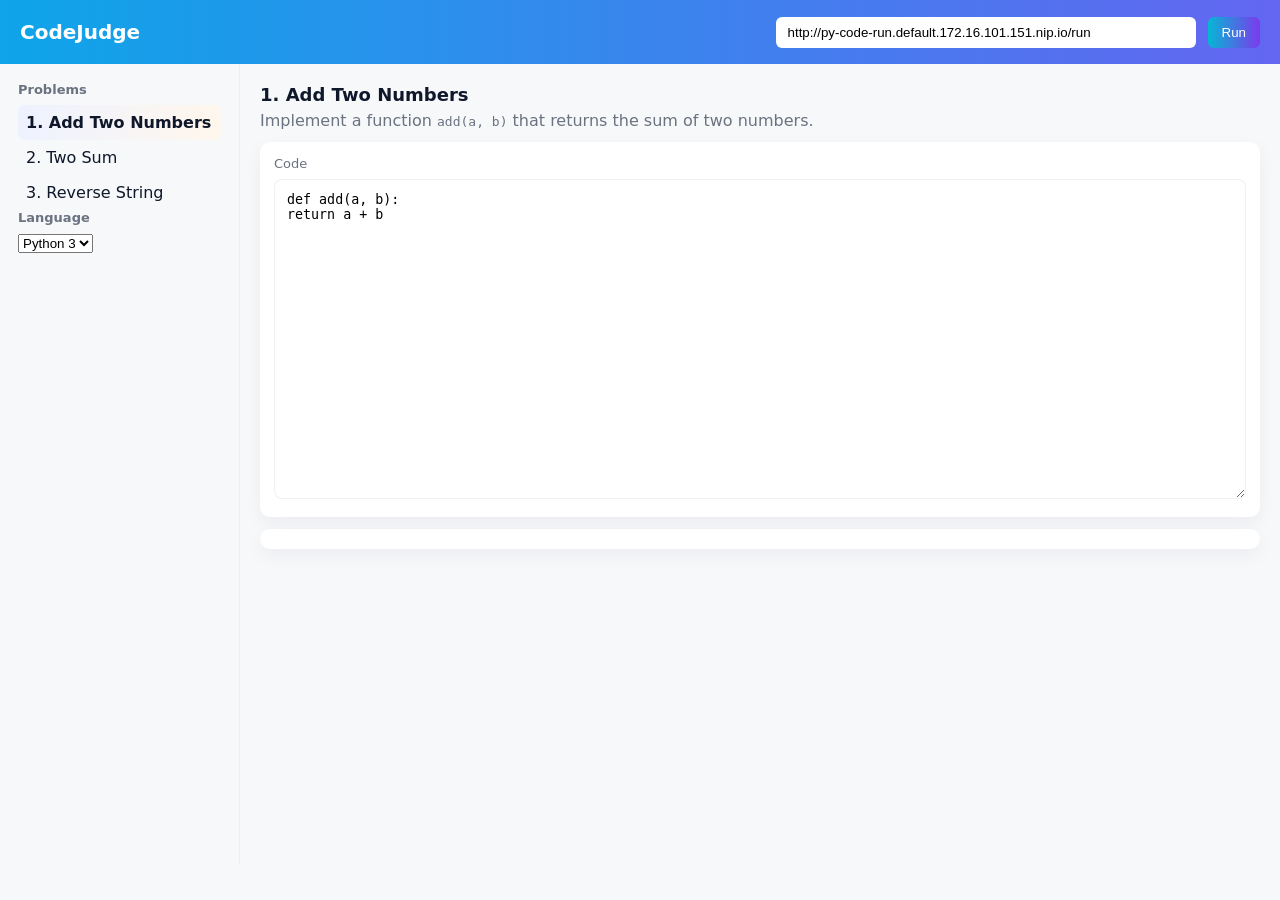
==== front/index.html @ 95e44cd2 "init" ====
<!doctype html>
<html lang="en">
<head>
<meta charset="utf-8" />
<meta name="viewport" content="width=device-width,initial-scale=1" />
<title>CodeJudge — Serverless Coding Test</title>
<link rel="stylesheet" href="styles.css">
</head>
<body>
<header class="topbar">
<div class="brand">CodeJudge</div>
<div class="actions">
<input id="apiUrl" class="api-input" value="http://py-code-run.default.172.16.101.151.nip.io/run" />
<button id="runBtn" class="btn primary">Run</button>
</div>
</header>


<main class="layout">
<aside class="sidebar">
<div class="sidebar-section">
<h3>Problems</h3>
<ul id="problemList">
<li class="active">1. Add Two Numbers</li>
<li>2. Two Sum</li>
<li>3. Reverse String</li>
</ul>
</div>
<div class="sidebar-section">
<h3>Language</h3>
<select id="languageSelect">
<option value="python">Python 3</option>
</select>
</div>
</aside>


<section class="editor-area">
<div class="panel toolbar">
<div class="meta">
<h2 id="problemTitle">1. Add Two Numbers</h2>
<p id="problemDesc">Implement a function <code>add(a, b)</code> that returns the sum of two numbers.</p>
</div>
</div>


<div class="split">
<div class="left">
<div class="card">
<label class="label">Code</label>
<textarea id="codeInput" class="editor">def add(a, b):
return a + b</textarea>
</div>


<div class="card small">
</html>
---- front/styles.css ----
:root{
--bg:#f6f8fa;
--panel:#ffffff;
--muted:#6b7280;
--accent:#3b82f6;
--success:#16a34a;
--danger:#ef4444;
--shadow: 0 6px 18px rgba(15,23,42,0.05);
}
*{box-sizing:border-box}
body{margin:0;font-family:Inter,ui-sans-serif,system-ui,-apple-system,"Segoe UI",Roboto,"Helvetica Neue",Arial; background:var(--bg); color:#0f172a}
.topbar{height:64px;background:linear-gradient(90deg,#0ea5e9 0%, #6366f1 100%);color:white;display:flex;align-items:center;justify-content:space-between;padding:0 20px}
.topbar .brand{font-weight:700;font-size:20px}
.topbar .actions{display:flex;gap:12px;align-items:center}
.api-input{padding:8px 12px;border-radius:6px;border:none;min-width:420px}
.btn{border:0;padding:8px 14px;border-radius:6px;cursor:pointer}
.btn.primary{background:linear-gradient(90deg,#06b6d4,#7c3aed);color:white}


.layout{display:flex;min-height:calc(100vh - 64px - 36px)}
.sidebar{width:240px;padding:18px;background:transparent;border-right:1px solid rgba(15,23,42,0.04)}
.sidebar h3{margin:0 0 8px 0;font-size:13px;color:var(--muted)}
#problemList{list-style:none;padding:0;margin:0}
#problemList li{padding:8px;border-radius:6px;color:#0f172a;cursor:pointer}
#problemList li.active{background:linear-gradient(90deg,#eef2ff,#fff7ed);font-weight:600}


.editor-area{flex:1;padding:20px}
.panel.toolbar{margin-bottom:12px}
.meta h2{margin:0;font-size:18px}
.meta p{margin:6px 0 0;color:var(--muted)}
.split{display:flex;gap:18px}
.left{flex:1}
.right{width:380px}
.card{background:var(--panel);padding:14px;border-radius:10px;box-shadow:var(--shadow);margin-bottom:12px}
.card.small{padding:10px}
.label{font-size:13px;color:var(--muted);display:block;margin-bottom:8px}
.editor{width:100%;height:320px;border:1px solid rgba(15,23,42,0.06);padding:12px;border-radius:8px;font-family:ui-monospace,SFMono-Regular,Menlo,monospace;resize:vertical}
.small-editor{width:100%;height:120px;border:1px solid rgba(15,23,42,0.06);padding:12px;border-radius:8px;font-family:ui-monospace,SFMono-Regular,Menlo,monospace}
.resultArea{min-height:120px}
.placeholder{color:var(--muted);padding:18px}
.case-pass{background:#ecfdf5;border-left:6px solid var(--success);padding:10px;border-radius:6px;margin-bottom:8px}
.case-fail{background:#fff1f2;border-left:6px solid var(--danger);padding:10px;border-radius:6px;margin-bottom:8px}
.logArea{max-height:200px;overflow:auto;font-family:ui-monospace,Menlo,monospace;background:#0f172a;color:#e6eef8;padding:10px;border-radius:6px}
.footer{height:36px;display:flex;align-items:center;justify-content:center;color:var(--muted);font-size:13px}


@media (max-width:900px){
.layout{flex-direction:column}
.sidebar{width:100%;display:flex;gap:12px}
.right{width:100%}
.api-input{min-width:200px}
}
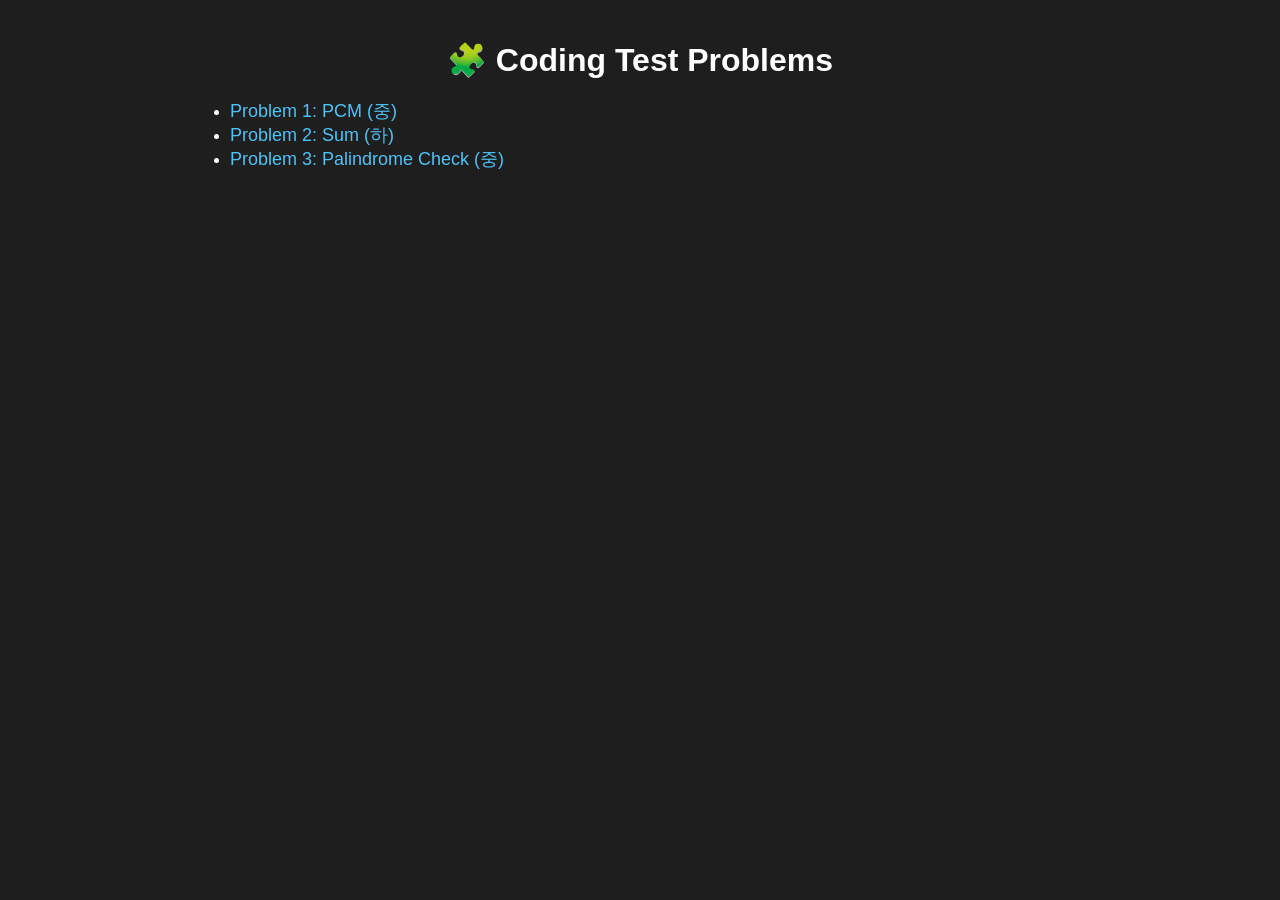
==== commit 61cf08d9: "Second commit" ====
--- a/front/index.html
+++ b/front/index.html
@@ -1,57 +1,19 @@
-<!doctype html>
+<!DOCTYPE html>
 <html lang="en">
 <head>
-<meta charset="utf-8" />
-<meta name="viewport" content="width=device-width,initial-scale=1" />
-<title>CodeJudge — Serverless Coding Test</title>
-<link rel="stylesheet" href="styles.css">
+<meta charset="UTF-8" />
+<meta name="viewport" content="width=device-width, initial-scale=1.0" />
+<title>Coding Test Platform</title>
+<link rel="stylesheet" href="styles.css" />
 </head>
 <body>
-<header class="topbar">
-<div class="brand">CodeJudge</div>
-<div class="actions">
-<input id="apiUrl" class="api-input" value="http://py-code-run.default.172.16.101.151.nip.io/run" />
-<button id="runBtn" class="btn primary">Run</button>
-</div>
-</header>
-
-
-<main class="layout">
-<aside class="sidebar">
-<div class="sidebar-section">
-<h3>Problems</h3>
-<ul id="problemList">
-<li class="active">1. Add Two Numbers</li>
-<li>2. Two Sum</li>
-<li>3. Reverse String</li>
+<div class="container">
+<h1>🧩 Coding Test Problems</h1>
+<ul class="problem-list">
+<li><a href="problem1.html">Problem 1: PCM (중)</a></li>
+<li><a href="problem2.html">Problem 2: Sum (하)</a></li>
+<li><a href="problem3.html">Problem 3: Palindrome Check (중)</a></li>
 </ul>
 </div>
-<div class="sidebar-section">
-<h3>Language</h3>
-<select id="languageSelect">
-<option value="python">Python 3</option>
-</select>
-</div>
-</aside>
-
-
-<section class="editor-area">
-<div class="panel toolbar">
-<div class="meta">
-<h2 id="problemTitle">1. Add Two Numbers</h2>
-<p id="problemDesc">Implement a function <code>add(a, b)</code> that returns the sum of two numbers.</p>
-</div>
-</div>
-
-
-<div class="split">
-<div class="left">
-<div class="card">
-<label class="label">Code</label>
-<textarea id="codeInput" class="editor">def add(a, b):
-return a + b</textarea>
-</div>
-
-
-<div class="card small">
-</html>
+</body>
+</html>
--- a/front/styles.css
+++ b/front/styles.css
@@ -1,53 +1,37 @@
-:root{
---bg:#f6f8fa;
---panel:#ffffff;
---muted:#6b7280;
---accent:#3b82f6;
---success:#16a34a;
---danger:#ef4444;
---shadow: 0 6px 18px rgba(15,23,42,0.05);
+body {
+font-family: Arial, sans-serif;
+background: #1e1e1e;
+color: #fff;
+margin: 0;
+padding: 0;
 }
-*{box-sizing:border-box}
-body{margin:0;font-family:Inter,ui-sans-serif,system-ui,-apple-system,"Segoe UI",Roboto,"Helvetica Neue",Arial; background:var(--bg); color:#0f172a}
-.topbar{height:64px;background:linear-gradient(90deg,#0ea5e9 0%, #6366f1 100%);color:white;display:flex;align-items:center;justify-content:space-between;padding:0 20px}
-.topbar .brand{font-weight:700;font-size:20px}
-.topbar .actions{display:flex;gap:12px;align-items:center}
-.api-input{padding:8px 12px;border-radius:6px;border:none;min-width:420px}
-.btn{border:0;padding:8px 14px;border-radius:6px;cursor:pointer}
-.btn.primary{background:linear-gradient(90deg,#06b6d4,#7c3aed);color:white}
-
-
-.layout{display:flex;min-height:calc(100vh - 64px - 36px)}
-.sidebar{width:240px;padding:18px;background:transparent;border-right:1px solid rgba(15,23,42,0.04)}
-.sidebar h3{margin:0 0 8px 0;font-size:13px;color:var(--muted)}
-#problemList{list-style:none;padding:0;margin:0}
-#problemList li{padding:8px;border-radius:6px;color:#0f172a;cursor:pointer}
-#problemList li.active{background:linear-gradient(90deg,#eef2ff,#fff7ed);font-weight:600}
-
-
-.editor-area{flex:1;padding:20px}
-.panel.toolbar{margin-bottom:12px}
-.meta h2{margin:0;font-size:18px}
-.meta p{margin:6px 0 0;color:var(--muted)}
-.split{display:flex;gap:18px}
-.left{flex:1}
-.right{width:380px}
-.card{background:var(--panel);padding:14px;border-radius:10px;box-shadow:var(--shadow);margin-bottom:12px}
-.card.small{padding:10px}
-.label{font-size:13px;color:var(--muted);display:block;margin-bottom:8px}
-.editor{width:100%;height:320px;border:1px solid rgba(15,23,42,0.06);padding:12px;border-radius:8px;font-family:ui-monospace,SFMono-Regular,Menlo,monospace;resize:vertical}
-.small-editor{width:100%;height:120px;border:1px solid rgba(15,23,42,0.06);padding:12px;border-radius:8px;font-family:ui-monospace,SFMono-Regular,Menlo,monospace}
-.resultArea{min-height:120px}
-.placeholder{color:var(--muted);padding:18px}
-.case-pass{background:#ecfdf5;border-left:6px solid var(--success);padding:10px;border-radius:6px;margin-bottom:8px}
-.case-fail{background:#fff1f2;border-left:6px solid var(--danger);padding:10px;border-radius:6px;margin-bottom:8px}
-.logArea{max-height:200px;overflow:auto;font-family:ui-monospace,Menlo,monospace;background:#0f172a;color:#e6eef8;padding:10px;border-radius:6px}
-.footer{height:36px;display:flex;align-items:center;justify-content:center;color:var(--muted);font-size:13px}
-
-
-@media (max-width:900px){
-.layout{flex-direction:column}
-.sidebar{width:100%;display:flex;gap:12px}
-.right{width:100%}
-.api-input{min-width:200px}
+.container {
+max-width: 900px;
+margin: auto;
+padding: 20px;
 }
+h1 {
+text-align: center;
+margin-bottom: 20px;
+}
+.editor {
+height: 300px;
+border: 1px solid #444;
+margin-bottom: 10px;
+}
+button {
+padding: 10px 20px;
+background: #007acc;
+border: none;
+color: #fff;
+cursor: pointer;
+border-radius: 6px;
+}
+button:hover {
+background: #005fa3;
+}
+.problem-list a {
+color: #4fc3f7;
+text-decoration: none;
+font-size: 18px;
+}
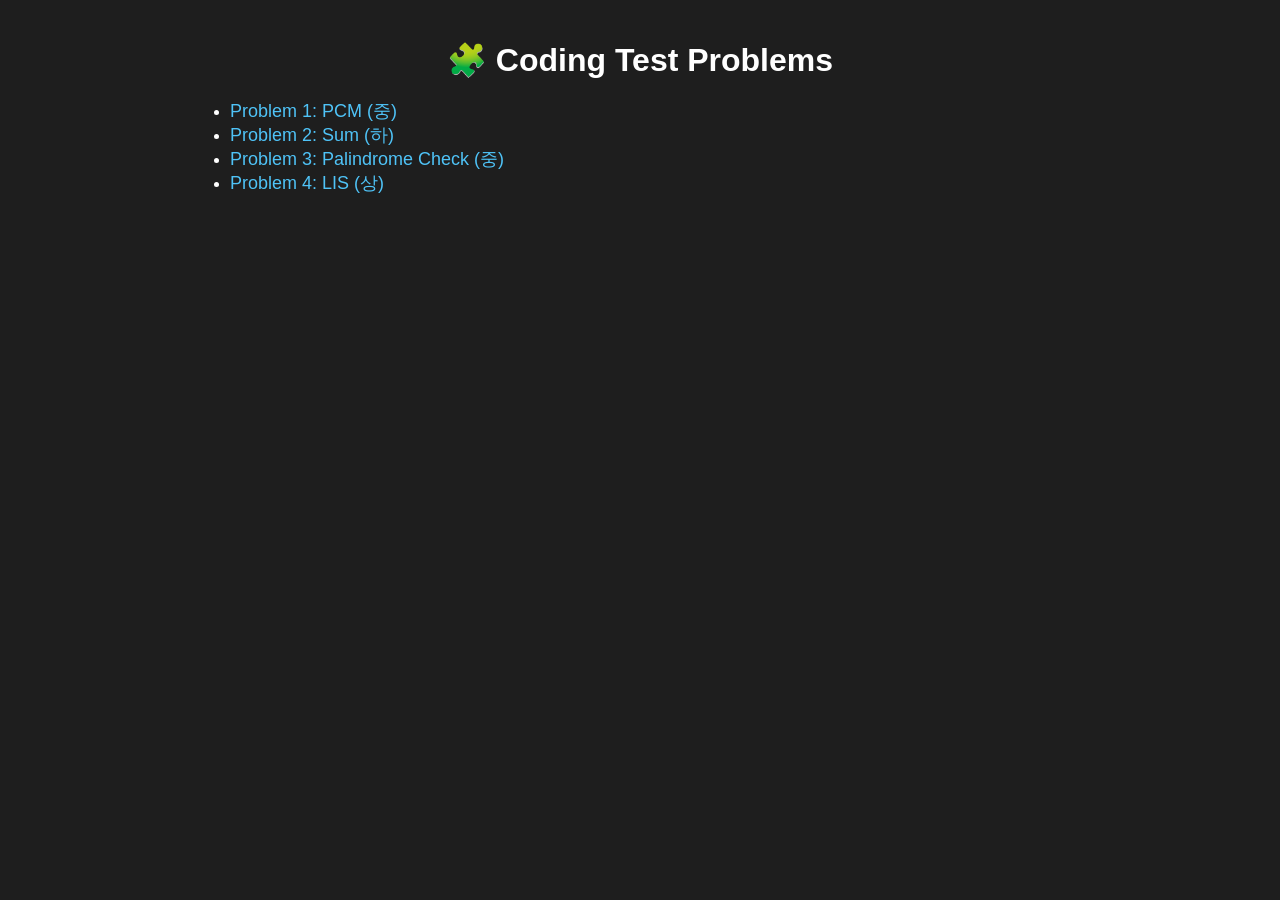
==== commit 408b4be6: "Update problem4" ====
--- a/front/index.html
+++ b/front/index.html
@@ -13,6 +13,7 @@
 <li><a href="problem1.html">Problem 1: PCM (중)</a></li>
 <li><a href="problem2.html">Problem 2: Sum (하)</a></li>
 <li><a href="problem3.html">Problem 3: Palindrome Check (중)</a></li>
+<li><a href="problem4.html">Problem 4: LIS (상)</a></li>
 </ul>
 </div>
 </body>
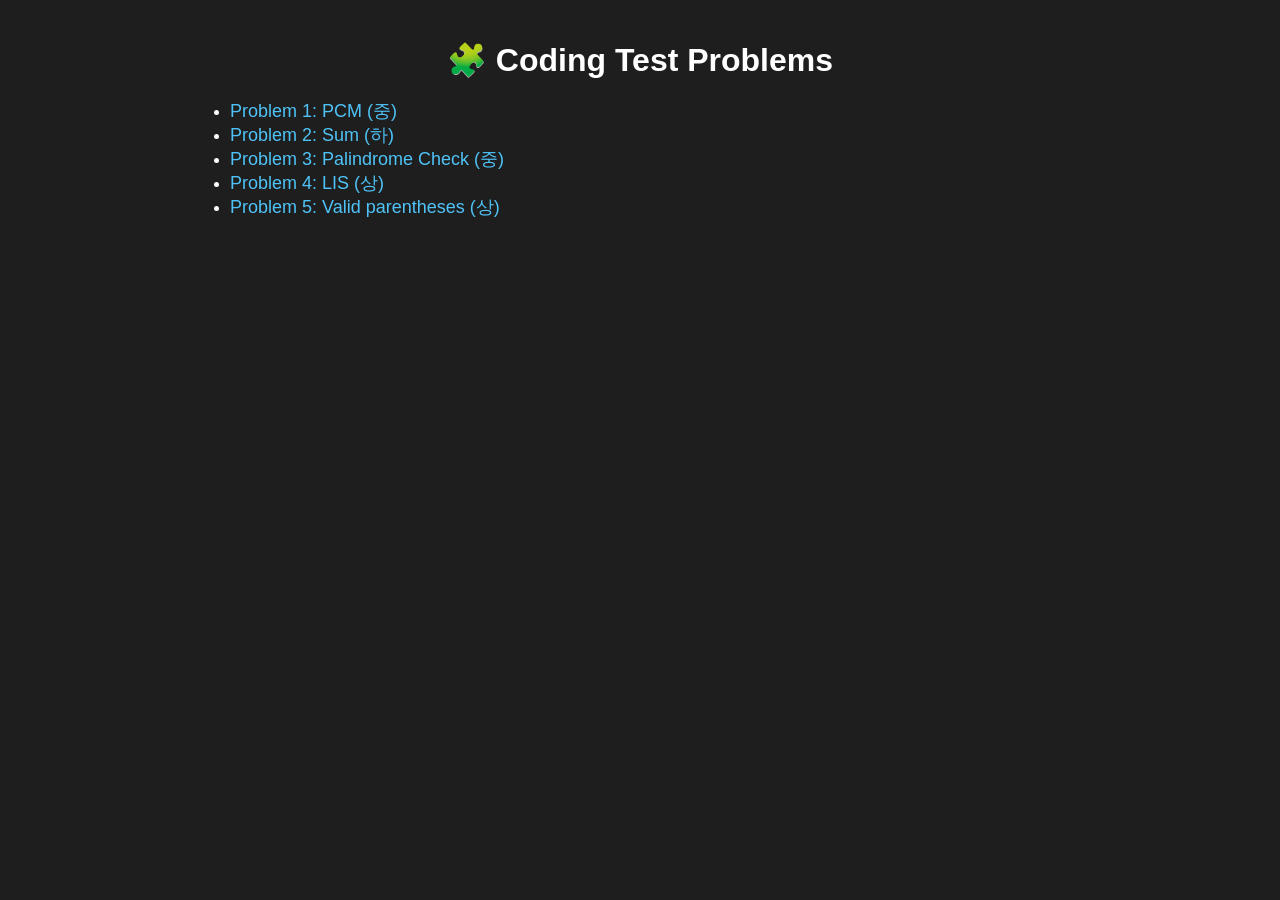
==== commit 4abdd058: "Update problem 5" ====
--- a/front/index.html
+++ b/front/index.html
@@ -14,6 +14,7 @@
 <li><a href="problem2.html">Problem 2: Sum (하)</a></li>
 <li><a href="problem3.html">Problem 3: Palindrome Check (중)</a></li>
 <li><a href="problem4.html">Problem 4: LIS (상)</a></li>
+<li><a href="problem5.html">Problem 5: Valid parentheses (상)</a></li>
 </ul>
 </div>
 </body>
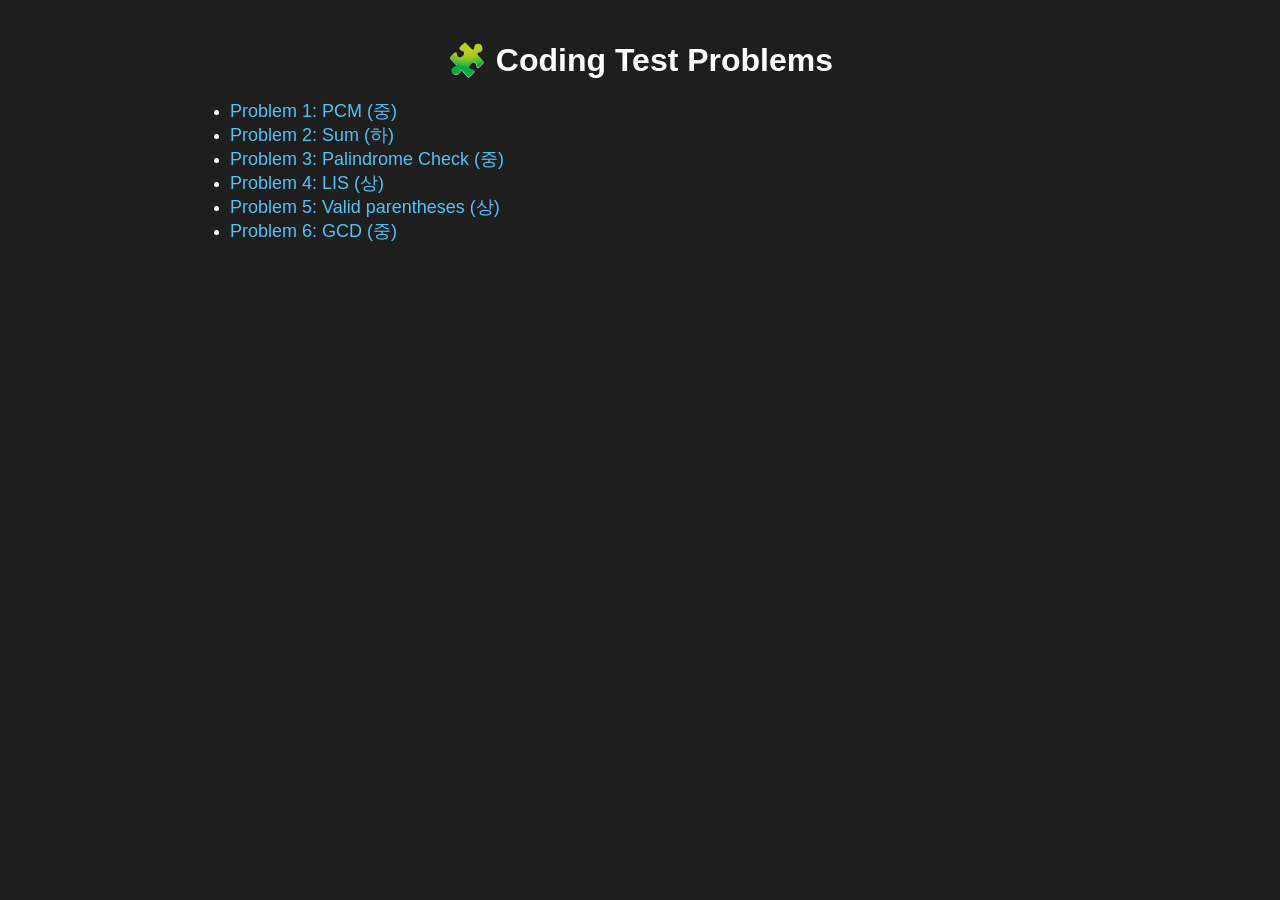
==== commit 9a15f2fc: "update problem 6" ====
--- a/front/index.html
+++ b/front/index.html
@@ -15,6 +15,7 @@
 <li><a href="problem3.html">Problem 3: Palindrome Check (중)</a></li>
 <li><a href="problem4.html">Problem 4: LIS (상)</a></li>
 <li><a href="problem5.html">Problem 5: Valid parentheses (상)</a></li>
+<li><a href="problem6.html">Problem 6: GCD (중)</a></li>
 </ul>
 </div>
 </body>
